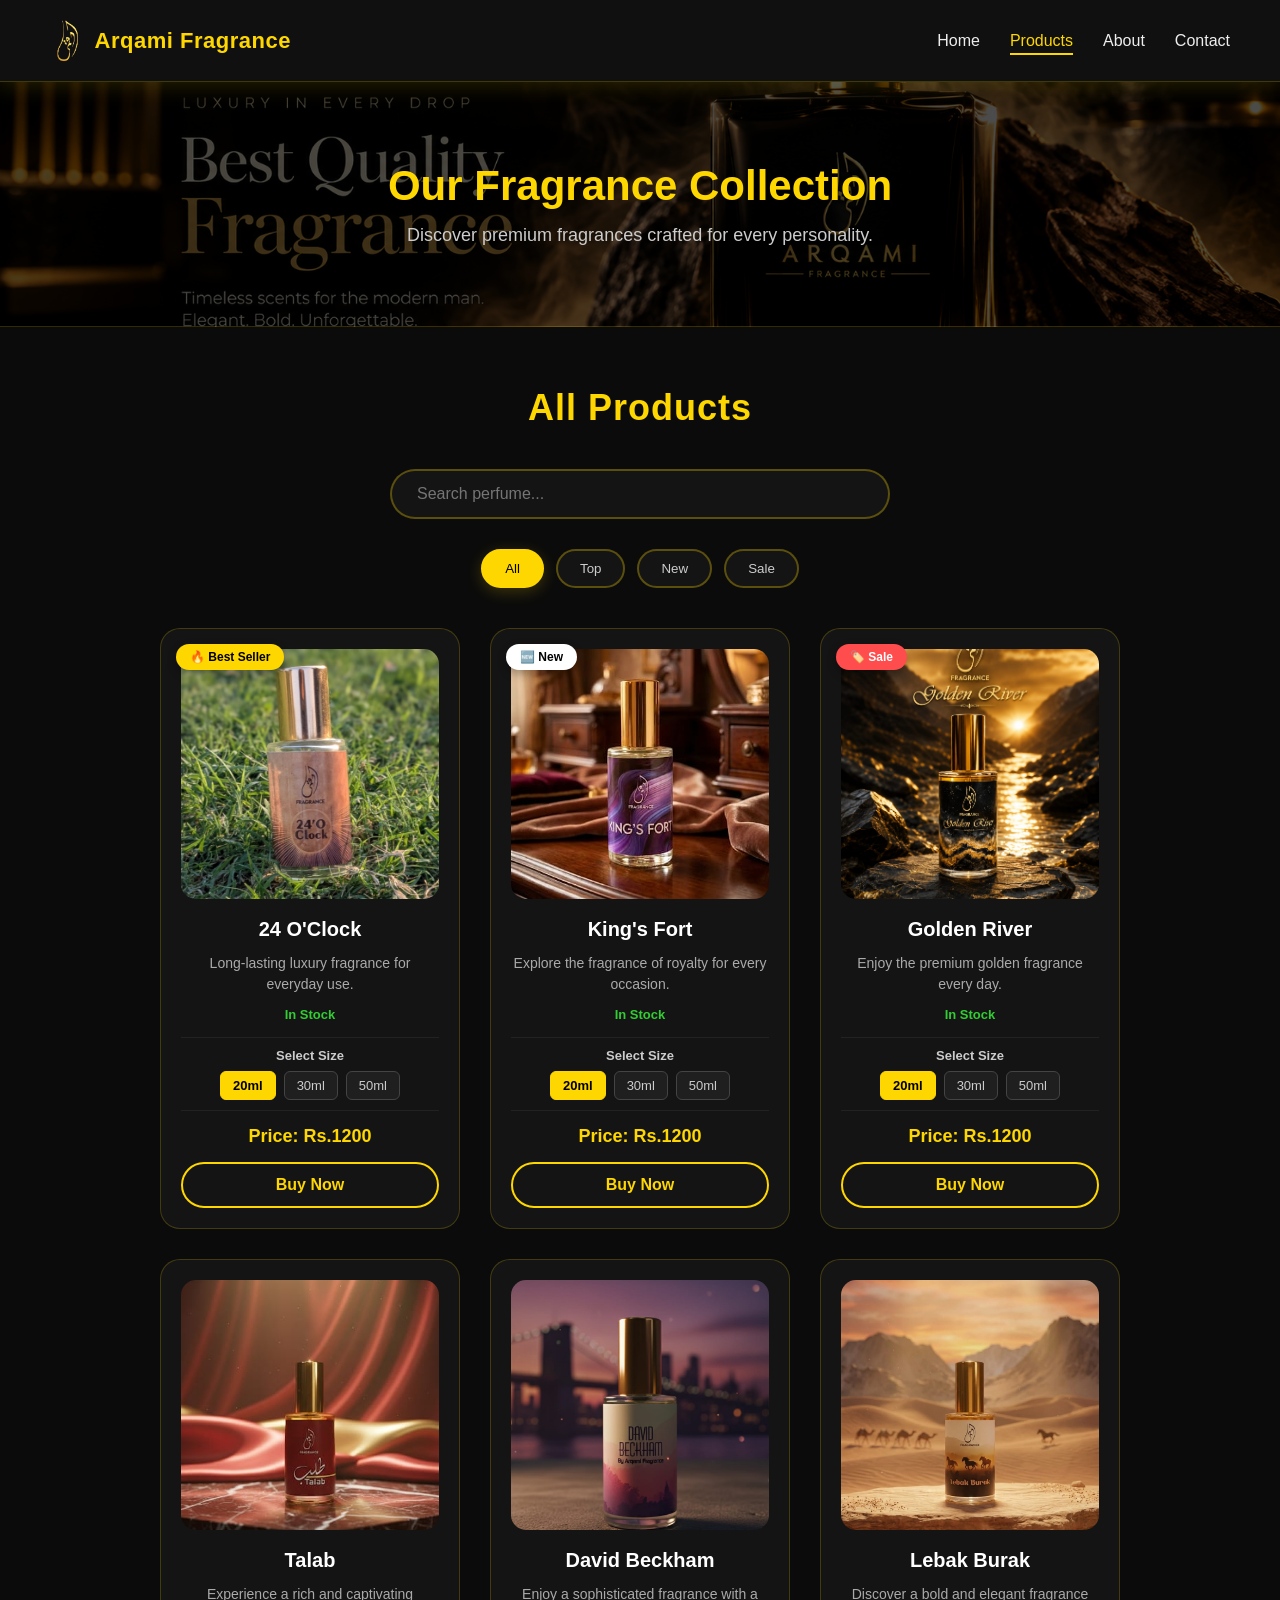
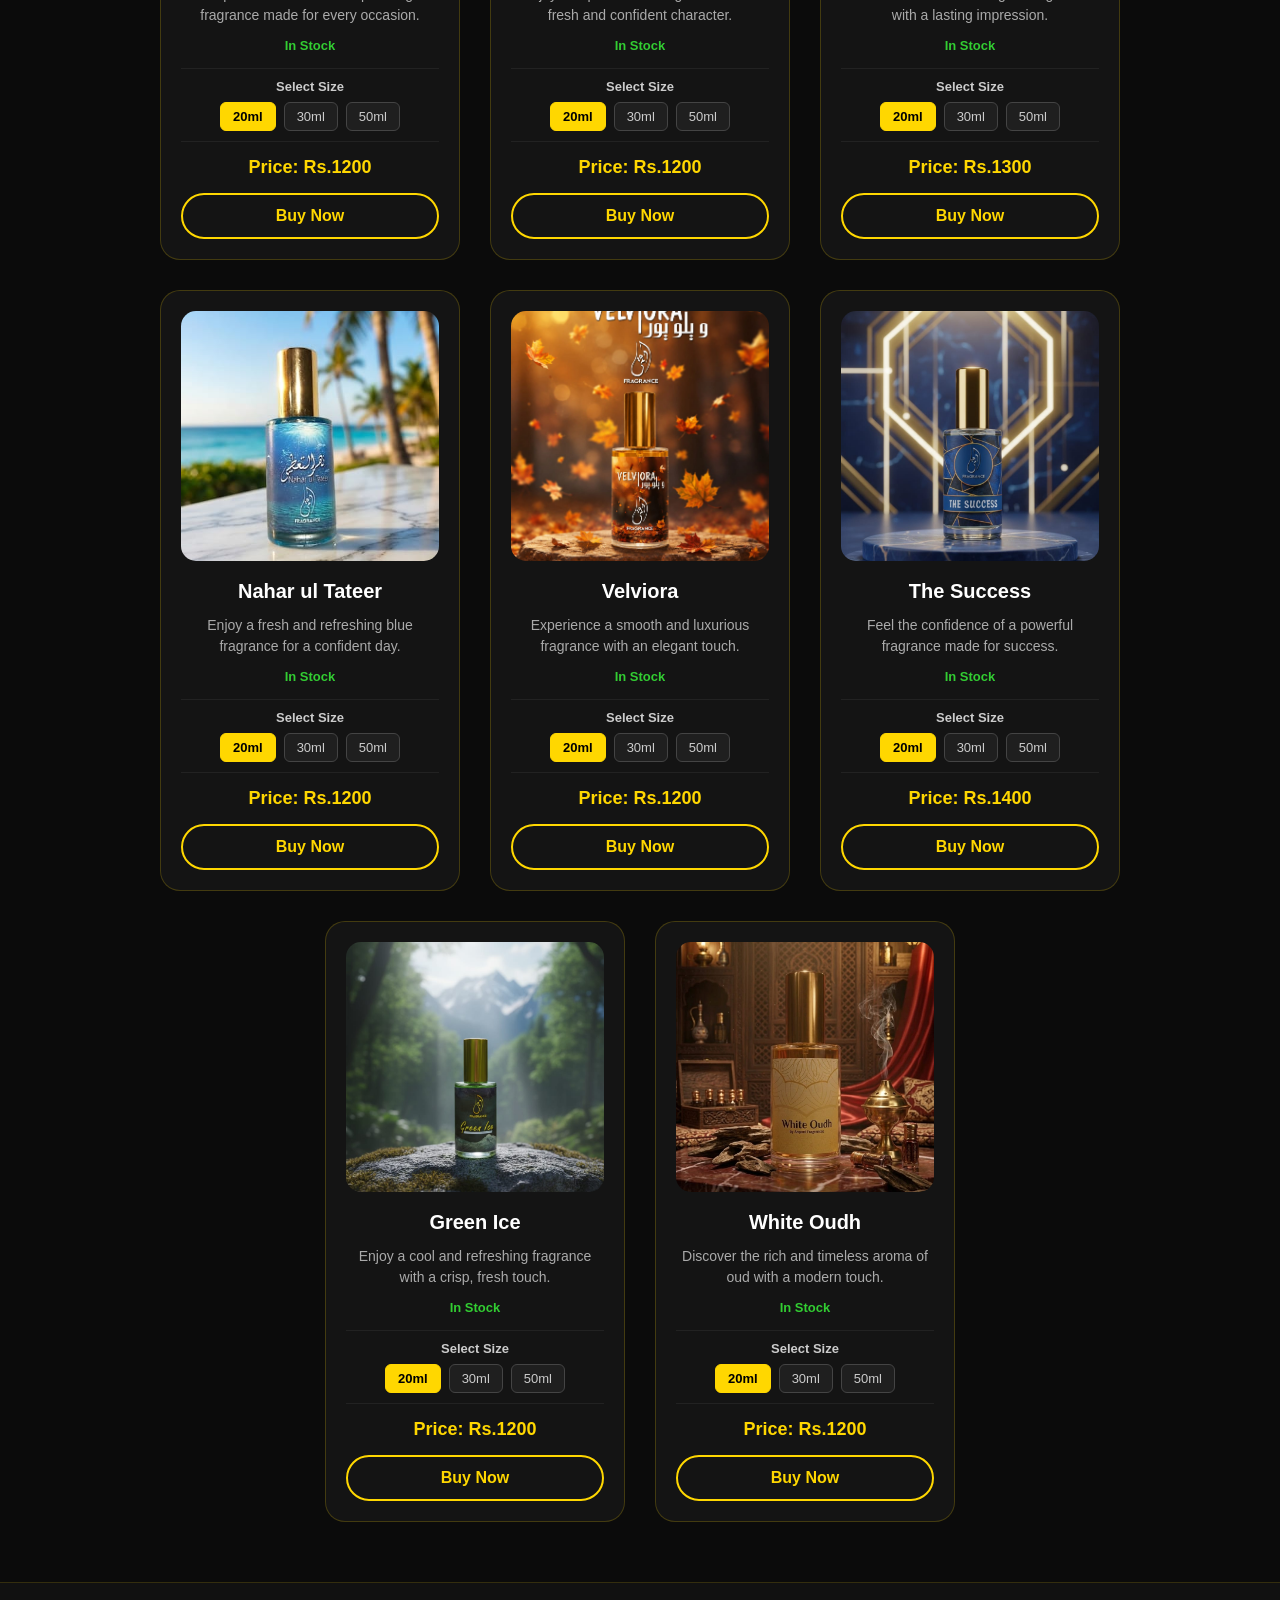
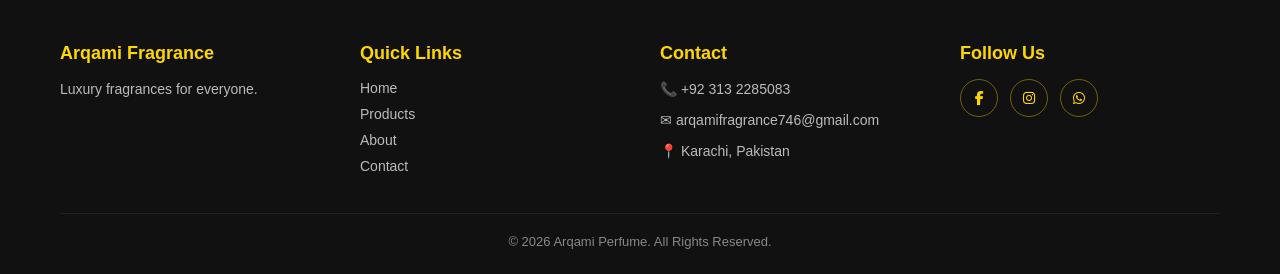
==== product.html @ 4fefc98d "Add files via upload" ====
<!DOCTYPE html>
<html lang="en">
<head>
    <meta charset="UTF-8">
    <meta name="viewport" content="width=device-width, initial-scale=1.0, maximum-scale=1.0, user-scalable=no">
    <title>Arqami Fragrance</title>
    <link rel="stylesheet" href="style.css">
    <link rel="shortcut icon" href="images/logo.png" type="image/x-icon">
    <link
    rel="stylesheet"
    href="https://cdnjs.cloudflare.com/ajax/libs/font-awesome/6.5.2/css/all.min.css"
>

</head>

<body>
    
     <!-- Navbar -->
    <header>

        <nav class="navbar">

            <div class="logo">
                <img src="images/logo.png" alt="Arqami Perfume Logo">
                <h2>Arqami Fragrance</h2>
            </div>

            <ul class="nav-links">

                <li>
                    <a href="index.html" >Home</a>
                </li>

                <li>
                    <a href="product.html"class="active">Products</a>
                </li>

                <li>
                    <a href="about.html">About</a>
                </li>

                <li>
                    <a href="contact.html">Contact</a>
                </li>

            </ul>

            <button class="menu-btn" aria-label="Toggle Navigation">
    <i class="fa-solid fa-bars"></i>
</button>

        </nav>

    </header>

    <!--Page Banner-->

    <section class="page-banner">

        <h1>Our Fragrance Collection</h1>

        <p>Discover premium fragrances crafted for every personality.</p>

    </section>


    <!--Products-->


    <section class="products">

    <h2 class="section-title">
        All Products
    </h2>

    <!--Search Bar-->

    <div class="product-search">

    <input
        type="text"
        id="searchInput"
        placeholder="Search perfume..."
    >
        
    </div>

    <!--Filter Button-->

        <div class="product-filters">

            <button class="filter-btn active" data-filter="all">
             All
            </button>

            <button class="filter-btn" data-filter="best-seller">
             Top
            </button>

            <button class="filter-btn" data-filter="new">
            New
            </button>

            <button class="filter-btn" data-filter="sale">
             Sale
            </button>

    </div>
    

    <!--Products-->

    <div class="product-container">

        <!--Product 1-->

        <div class="product-card">

            <span class="badge best-seller">

             🔥 Best Seller

            </span>

         <img src="images/24 o'clock.jpeg" alt="24 O'Clock">

         <h3>24 O'Clock</h3>

        <p class="description">
        Long-lasting luxury fragrance for everyday use.
        </p>

        <p class="stock">
        In Stock
        </p>

       <div class="sizes">

    <p><strong>Select Size</strong></p>

    <div class="size-buttons">

        <button class="size-btn active" data-price="1200">
            20ml
        </button>

        <button class="size-btn" data-price="1800">
            30ml
        </button>

        <button class="size-btn" data-price="3000">
            50ml
        </button>

    </div>

</div>

<p class="price">

    Price: Rs.<span class="price-value">1200</span>

</p>

        <a href="#" class="product-btn">
        Buy Now
        </a>

    </div>

        <!--Product 2-->

        <div class="product-card">

            <span class="badge new">
             🆕 New
            </span>

            <img src="images/kings fort.jpeg" alt="King's Fort">

            <h3>King's Fort</h3>

            <p class="description">Explore the fragrance of royalty
            for every occasion.</p>

            <p class="stock">
             In Stock
            </p>

            <div class="sizes">

    <p><strong>Select Size</strong></p>

    <div class="size-buttons">

        <button class="size-btn active" data-price="1200">
            20ml
        </button>

        <button class="size-btn" data-price="1800">
            30ml
        </button>

        <button class="size-btn" data-price="3000">
            50ml
        </button>

    </div>

</div>

<p class="price">

    Price: Rs.<span class="price-value">1200</span>

</p>

            <a href="#" class="product-btn">Buy Now</a>

        </div>

        <!--Product 3-->

        <div class="product-card">

            <span class="badge sale">
            🏷️ Sale
            </span>

            <img src="images/golden river.jpeg" alt="Golden River">

            <h3>Golden River</h3>

            <p class="description">Enjoy the premium golden
fragrance every day.</p>

            <p class="stock">
             In Stock
            </p>

            <div class="sizes">

    <p><strong>Select Size</strong></p>

    <div class="size-buttons">

        <button class="size-btn active" data-price="1200">
            20ml
        </button>

        <button class="size-btn" data-price="1800">
            30ml
        </button>

        <button class="size-btn" data-price="3000">
            50ml
        </button>

    </div>

</div>

<p class="price">

    Price: Rs.<span class="price-value">1200</span>

</p>

            <a href="#" class="product-btn">Buy Now</a>

        </div>

        <!--Product 4-->

        <div class="product-card">

            <img src="images/talab.jpeg" alt="Talab">

            <h3>Talab</h3>

            <p class="description">Experience a rich and captivating fragrance made for every occasion.</p>

            <p class="stock">
             In Stock
            </p>

            <div class="sizes">

    <p><strong>Select Size</strong></p>

    <div class="size-buttons">

        <button class="size-btn active" data-price="1200">
            20ml
        </button>

        <button class="size-btn" data-price="1800">
            30ml
        </button>

        <button class="size-btn" data-price="3000">
            50ml
        </button>

    </div>

</div>

<p class="price">

    Price: Rs.<span class="price-value">1200</span>

</p>

            <a href="#" class="product-btn">Buy Now</a>

        </div>

        <!--Product 5-->

        <div class="product-card">

            <img src="images/david beckham.jpeg" alt="David Beckham">

            <h3>David Beckham</h3>

            <p class="description">Enjoy a sophisticated fragrance with a fresh and confident character.</p>

            <p class="stock">
             In Stock
            </p>

            <div class="sizes">

    <p><strong>Select Size</strong></p>

    <div class="size-buttons">

        <button class="size-btn active" data-price="1200">
            20ml
        </button>

        <button class="size-btn" data-price="1800">
            30ml
        </button>

        <button class="size-btn" data-price="3000">
            50ml
        </button>

    </div>

</div>

<p class="price">

    Price: Rs.<span class="price-value">1200</span>

</p>

            <a href="#" class="product-btn">Buy Now</a>

        </div>

        <!--Product 6-->

        <div class="product-card">

            <img src="images/lebok burak.jpeg" alt="Lebak Burak">

            <h3>Lebak Burak</h3>

            <p class="description">Discover a bold and elegant fragrance with a lasting impression.</p>

            <p class="stock">
             In Stock
            </p>

            <div class="sizes">

    <p><strong>Select Size</strong></p>

    <div class="size-buttons">

        <button class="size-btn active" data-price="1300">
            20ml
        </button>

        <button class="size-btn" data-price="1950">
            30ml
        </button>

        <button class="size-btn" data-price="3250">
            50ml
        </button>

    </div>

</div>

<p class="price">

    Price: Rs.<span class="price-value">1300</span>

</p>

            <a href="#" class="product-btn">Buy Now</a>

        </div>

        <!--Product 7-->

        <div class="product-card">

            <img src="images/nahar ul tateer.jpeg" alt="Nahar ul Tateer">

            <h3>Nahar ul Tateer</h3>

            <p class="description">Enjoy a fresh and refreshing blue fragrance for a confident day.</p>

            <p class="stock">
             In Stock
            </p>

           <div class="sizes">

    <p><strong>Select Size</strong></p>

    <div class="size-buttons">

        <button class="size-btn active" data-price="1200">
            20ml
        </button>

        <button class="size-btn" data-price="1800">
            30ml
        </button>

        <button class="size-btn" data-price="3000">
            50ml
        </button>

    </div>

</div>

<p class="price">

    Price: Rs.<span class="price-value">1200</span>

</p>

            <a href="#" class="product-btn">Buy Now</a>

        </div>

        <!--Product 8-->

        <div class="product-card">

            <img src="images/velviora.jpeg" alt="Velviora">

            <h3>Velviora</h3>

            <p class="description">Experience a smooth and luxurious fragrance with an elegant touch.</p>

            <p class="stock">
             In Stock
            </p>

            <div class="sizes">

    <p><strong>Select Size</strong></p>

    <div class="size-buttons">

        <button class="size-btn active" data-price="1200">
            20ml
        </button>

        <button class="size-btn" data-price="1800">
            30ml
        </button>

        <button class="size-btn" data-price="3000">
            50ml
        </button>

    </div>

</div>

<p class="price">

    Price: Rs.<span class="price-value">1200</span>

</p>

            <a href="#" class="product-btn">Buy Now</a>

        </div>

        <!--Product 9-->

        <div class="product-card">

            <img src="images/the success.jpeg" alt="The Success">

            <h3>The Success</h3>

            <p class="description">Feel the confidence of a powerful fragrance made for success.</p>

            <p class="stock">
             In Stock
            </p>
<div class="sizes">

    <p><strong>Select Size</strong></p>

    <div class="size-buttons">

        <button class="size-btn active" data-price="1400">
            20ml
        </button>

        <button class="size-btn" data-price="2100">
            30ml
        </button>

        <button class="size-btn" data-price="3500">
            50ml
        </button>

    </div>

</div>

<p class="price">

    Price: Rs.<span class="price-value">1400</span>

</p>

            <a href="#" class="product-btn">Buy Now</a>

        </div>

        <!--Product 10-->

        <div class="product-card">

            <img src="images/green ice.jpeg" alt="Green Ice">

            <h3>Green Ice</h3>

            <p class="description">Enjoy a cool and refreshing fragrance with a crisp, fresh touch.</p>

            <p class="stock">
             In Stock
            </p>

            <div class="sizes">

    <p><strong>Select Size</strong></p>

    <div class="size-buttons">

        <button class="size-btn active" data-price="1200">
            20ml
        </button>

        <button class="size-btn" data-price="1800">
            30ml
        </button>

        <button class="size-btn" data-price="3000">
            50ml
        </button>

    </div>

</div>

<p class="price">

    Price: Rs.<span class="price-value">1200</span>

</p>

            <a href="#" class="product-btn">Buy Now</a>

        </div>

        
        <!--Product 11-->

        <div class="product-card">

            <img src="images/white oudh.jpeg" alt="White Oudh">

            <h3>White Oudh</h3>

            <p class="description">Discover the rich and timeless aroma of oud with a modern touch.</p>

            <p class="stock">
             In Stock
            </p>

            <div class="sizes">

    <p><strong>Select Size</strong></p>

    <div class="size-buttons">

        <button class="size-btn active" data-price="1400">
            20ml
        </button>

        <button class="size-btn" data-price="2100">
            30ml
        </button>

        <button class="size-btn" data-price="3500">
            50ml
        </button>

    </div>

</div>

<p class="price">

    Price: Rs.<span class="price-value">1200</span>

</p>

            <a href="#" class="product-btn">Buy Now</a>

        </div>

    </div>

    </section>

    <!-- Order Form -->

<div class="order-overlay" id="orderOverlay">

    <div class="order-form">

        <button class="close-order" id="closeOrder">
            &times;
        </button>

        <h2>Place Your Order</h2>

        <p class="selected-product">
            Product:
            <strong id="selectedProduct">---</strong>
        </p>

        <p class="selected-size">
            Size:
            <strong id="selectedSize">---</strong>
        </p>

        <p class="selected-price">
            Price:
            Rs.<strong id="selectedPrice">---</strong>
        </p>


        <form id="orderForm">

            <input
                type="text"
                id="customerName"
                placeholder="Your Name"
                required
            >

            <input
                type="tel"
                id="customerPhone"
                placeholder="Phone Number"
                required
            >

            <input
                type="text"
                id="customerAddress"
                placeholder="Delivery Address"
                required
            >

            <input
                type="number"
                id="quantity"
                placeholder="Quantity"
                min="1"
                value="1"
                required
            >

            <p class="order-total">
                Total: Rs. <span id="orderTotal">0</span>
            </p>

            <button type="submit" class="place-order-btn">
                Place Order
            </button>

        </form>

    </div>

</div>

<!-- Footer -->


  <footer class="footer">


        <div class="footer-container">



            <div class="footer-box brand">


                <h2>
                    Arqami Fragrance
                </h2>


                <p>
                    Luxury fragrances for everyone.
                </p>


            </div>





            <div class="footer-box">


                <h3>
                    Quick Links
                </h3>


                <ul>

                    <li>
                        <a href="index.html">Home</a>
                    </li>


                    <li>
                        <a href="product.html">Products</a>
                    </li>


                    <li>
                        <a href="about.html">About</a>
                    </li>


                    <li>
                        <a href="contact.html">Contact</a>
                    </li>


                </ul>


            </div>





            <div class="footer-box">


                <h3>
                    Contact
                </h3>


               <p>
                    📞 +92 313 2285083
                </p>


                <p>
                    ✉ arqamifragrance746@gmail.com
                </p>



                <p>
                    📍 Karachi, Pakistan
                </p>


            </div>


           <div class="footer-box social-box">

            <h3>Follow Us</h3>

        <div class="social-icons">

        <a href="https://www.facebook.com/share/19AGfkTApr/" aria-label="Facebook">
            <i class="fa-brands fa-facebook-f"></i>
        </a>

        <a href="https://www.instagram.com/arqamifragrance?igsi=b2hlZm5qbWZua25n" aria-label="Instagram">
            <i class="fa-brands fa-instagram"></i>
        </a>

        <a href="https://wa.me/c/923132285083" aria-label="WhatsApp">
            <i class="fa-brands fa-whatsapp"></i>
        </a>

    </div>

</div>



        </div>




        <hr>


        <p class="copyright">

            © 2026 Arqami Perfume. All Rights Reserved.

        </p>


    </footer>
    
<script src="script.js"></script>

</body>

</html>
---- style.css ----
/* =========================
     GLOBAL SETTINGS
========================= */

*{
    margin:0;
    padding:0;
    box-sizing:border-box;
}

html, body {
    width: 100%;
    max-width: 100%;
    overflow-x: hidden !important; /* Horizontal side scrolling band */
    touch-action: pan-y;           /* Sirf upar neeche scroll ki ijazat hogi, pinch zoom block hoga */
    -webkit-text-size-adjust: 100%;
}

html{
    scroll-behavior: smooth;
}

body{
    background-color: #0b0b0b;
    color: #fff;
    font-family: 'Segoe UI', Tahoma, Geneva, Verdana, sans-serif;
    overflow-x: hidden;
}

a{
    text-decoration:none;
}

/* =========================
        NAVBAR
========================= */

.navbar{
    background-color:rgba(17,17,17,0.95);
    backdrop-filter: blur(10px);
    padding:18px 50px;
    display:flex;
    justify-content:space-between;
    align-items:center;
    box-shadow:0 4px 20px rgba(255,215,0,0.15);
    border-bottom: 1px solid rgba(255,215,0,0.2);
}

header{
    position: sticky;
    top: 0;
    z-index:1000;
}

.logo{
    display:flex;
    align-items:center;
    gap:12px;
}

.logo img{
    height: 45px;
    width: auto; /* Natural aspect ratio maintain rahega */
    max-width: 120px; /* Zyada phail na jaye */
    object-fit: contain;
    display: block;
}

.logo h2{
    color:gold;
    font-size: 22px;
    letter-spacing: 0.5px;
}

.nav-links{
    display:flex;
    list-style:none;
    gap:30px;
    align-items: center;
}

.nav-links a{
    color:#eee;
    position: relative;
    font-weight: 500;
    transition:0.3s ease;
}

.nav-links a::after{
    content:"";
    position:absolute;
    width:0;
    height:2px;
    background-color:gold;
    left:0;
    bottom:-6px;
    transition:width 0.3s ease;
}

.nav-links a:hover::after,
.nav-links a.active::after{
    width:100%;
}

.nav-links a.active,
.nav-links a:hover{
    color:gold;
}

.menu-btn{
    display:none;
    background:none;
    border:none;
    color:gold;
    font-size:28px;
    cursor:pointer;
    padding: 5px;
    z-index: 1001;
}

/* =========================
          HERO
========================= */

.hero{
    min-height:80vh;
    padding:60px 80px;
    display:flex;
    justify-content:space-between;
    align-items:center;
    gap:40px;
    background: radial-gradient(circle at 10% 20%, rgba(255, 215, 0, 0.05) 0%, transparent 40%);
}

.hero-text{
    max-width:550px;
}

.hero-text h1{
    font-size:52px;
    color:gold;
    line-height: 1.2;
    margin-bottom: 20px;
    animation: fadeInUp 0.8s ease;
}

.hero-text p{
    font-size:18px;
    color: #ccc;
    line-height: 1.6;
    margin-bottom:30px;
    animation: fadeInUp 1s ease;
}

.btn{
    display:inline-block;
    background-color:gold;
    color:black;
    padding:14px 32px;
    border-radius:30px;
    font-weight: bold;
    border:2px solid gold;
    transition:all 0.3s ease;
    box-shadow: 0 4px 15px rgba(255,215,0,0.3);
}

.btn:hover{
    background-color:transparent;
    color:gold;
    transform:translateY(-3px);
    box-shadow: 0 6px 20px rgba(255,215,0,0.4);
}

.hero-image img{
    width:100%;
    max-width:450px;
    border-radius:25px;
    border: 2px solid rgba(255,215,0,0.3);
    box-shadow: 0 10px 30px rgba(0,0,0,0.8);
    animation: floatImage 4s ease-in-out infinite;
}

@keyframes floatImage {
    0%, 100% { transform: translateY(0); }
    50% { transform: translateY(-10px); }
}

@keyframes fadeInUp {
    from { opacity: 0; transform: translateY(20px); }
    to { opacity: 1; transform: translateY(0); }
}

/* =========================
        PRODUCTS
========================= */

.products{
    padding:60px 40px;
}

.section-title{
    text-align:center;
    color:gold;
    font-size: 36px;
    margin-bottom:40px;
    letter-spacing: 1px;
}

.product-container{
    display:flex;
    justify-content:center;
    gap:30px;
    flex-wrap:wrap;
}

.product-card{
    width:300px;
    text-align:center;
    background-color:#141414;
    border: 1px solid rgba(255,215,0,0.2);
    border-radius:20px;
    padding:20px;
    transition:all 0.4s cubic-bezier(0.165, 0.84, 0.44, 1);
    position: relative;
    overflow: hidden;
}

.product-card:hover{
    transform:translateY(-8px);
    border-color: gold;
    box-shadow:0 10px 30px rgba(255,215,0,0.15);
}

.product-card h3{
    margin-top:15px;
    margin-bottom:10px;
    color: #fff;
    font-size: 20px;
}

.badge{
    position:absolute;
    top:15px;
    left:15px;
    padding:6px 14px;
    border-radius:20px;
    font-size:12px;
    font-weight:bold;
    z-index:2;
    box-shadow: 0 4px 10px rgba(0,0,0,0.3);
}

.best-seller{
    background-color:gold;
    color:black;
}

.new{
    background-color:#fff;
    color:black;
}

.sale{
    background-color:#ff4d4d;
    color:white;
}

.product-card img{
    width:100%;
    height:250px;
    object-fit:cover;
    border-radius:15px;
    transition: transform 0.5s ease;
}

.product-card:hover img{
    transform:scale(1.05);
}

.description{
    color:#aaa;
    font-size: 14px;
    line-height:1.5;
    margin:12px 0;
    min-height: 42px;
}

.stock{
    color:#32CD32;
    font-size: 13px;
    font-weight:600;
    margin-bottom:12px;
}

.sizes{
    margin:15px 0;
    border-top: 1px solid #222;
    border-bottom: 1px solid #222;
    padding: 10px 0;
}

.sizes p {
    font-size: 13px;
    color: #ccc;
    margin-bottom: 8px;
}

.size-buttons{
    display:flex;
    justify-content:center;
    gap:8px;
}

.size-btn{
    background:#1f1f1f;
    color:#ccc;
    border:1px solid #444;
    padding:6px 12px;
    border-radius:6px;
    cursor:pointer;
    font-size: 13px;
    transition:0.3s;
}

.size-btn:hover{
    border-color: gold;
    color: gold;
}

.size-btn.active{
    background:gold;
    color:black;
    border-color: gold;
    font-weight: bold;
}

.price{
    color:gold;
    font-size: 18px;
    font-weight:bold;
    margin: 15px 0;
}

.price-value{
    display:inline-block;
    transition:all 0.3s ease;
}

.price-value.fade{
    opacity:0;
    transform:scale(0.9);
}

.price-value.flash{
    color:#fff;
}

.product-btn{
    display:block;
    width: 100%;
    padding:12px 0;
    background:transparent;
    color:gold;
    border-radius:25px;
    border:2px solid gold;
    font-weight: bold;
    transition:0.3s;
}

.product-btn:hover{
    background-color:gold;
    color:black;
    box-shadow: 0 4px 15px rgba(255,215,0,0.3);
}

/* =========================
       WHY CHOOSE US
========================= */

.choose-us{
    padding:40px 60px 80px;
}

.choose-us-container{
    display:flex;
    justify-content:center;
    gap:30px;
    flex-wrap:wrap;
}

.feature-card{
    background-color:#141414;
    border: 1px solid rgba(255,215,0,0.15);
    padding:35px 25px;
    width:300px;
    text-align:center;
    border-radius:20px;
    transition:0.3s ease;
}

.feature-card h3{
    color: gold;
    margin-bottom:12px;
    font-size: 20px;
}

.feature-card p{
    color: #bbb;
    font-size: 14px;
    line-height:1.6;
}

.feature-card:hover{
    transform:translateY(-8px);
    border-color: gold;
    box-shadow: 0 10px 25px rgba(255,215,0,0.1);
}

/* =========================
      CUSTOMER REVIEWS
========================= */

.testimonials{
    padding: 20px 40px 80px;
}

.testimonial-container{
    display: flex;
    justify-content:center;
    gap:30px;
    flex-wrap:wrap;
}

.testimonial-card{
    background-color:#141414;
    border:1px solid rgba(255,215,0,0.2);
    padding:30px;
    width:280px;
    text-align:center;
    border-radius:20px;
    transition:0.3s;
}

.testimonial-card h3{
    color: gold;
    margin-bottom:10px;
    font-size: 18px;
}

.testimonial-card p{
    color: #ccc;
    margin-bottom:15px;
    font-size: 14px;
    line-height:1.6;
}

.testimonial-card:hover{
    transform: translateY(-8px);
    border-color: gold;
    box-shadow: 0 10px 25px rgba(255,215,0,0.1);
}

/* =========================
         PAGE BANNER
========================= */

.page-banner{
    background: linear-gradient(rgba(0,0,0,0.7), rgba(0,0,0,0.7)), url('images/hero.png') center/cover no-repeat;
    text-align:center;
    padding:80px 20px;
    border-bottom: 1px solid rgba(255,215,0,0.2);
}

.page-banner h1{
    color:gold;
    font-size:42px;
    margin-bottom:15px;
}

.page-banner p{
    color:#ccc;
    font-size:18px;
}

.product-search{
    display:flex;
    justify-content:center;
    margin-bottom:30px;
}

.product-search input{
    width:100%;
    max-width:500px;
    padding:14px 25px;
    border:2px solid rgba(255,215,0,0.3);
    border-radius:30px;
    background-color:#141414;
    color:white;
    outline:none;
    font-size:16px;
    transition:0.3s;
}

.product-search input:focus{
    border-color: gold;
    box-shadow:0 0 15px rgba(255,215,0,0.2);
}

.product-filters{
    display:flex;
    justify-content:center;
    gap:12px;
    margin-bottom:40px;
    flex-wrap:wrap;
}

.filter-btn{
    padding:10px 22px;
    border:2px solid rgba(255,215,0,0.3);
    border-radius:25px;
    background-color:#141414;
    color:#ccc;
    cursor:pointer;
    font-weight: 500;
    transition:0.3s;
}

.filter-btn:hover,
.filter-btn.active{
    background-color:gold;
    color:black;
    border-color: gold;
    box-shadow: 0 4px 15px rgba(255,215,0,0.2);
}

/* =========================
         ABOUT PAGE
========================= */

.about-hero{
    min-height:60vh;
    padding:60px 80px;
    display:flex;
    justify-content:space-between;
    align-items:center;
    gap:50px;
}

.about-hero-text{
    max-width:550px;
}

.about-hero-text h1{
    color:gold;
    font-size:42px;
    margin-bottom:20px;
}

.about-hero-text p{
    font-size:18px;
    color: #ccc;
    line-height:1.7;
}

.about-hero-image img{
    width:100%;
    max-width:400px;
    border-radius:20px;
    border: 2px solid rgba(255,215,0,0.3);
}

.our-story{
    padding:70px 80px;
    display:flex;
    align-items:center;
    justify-content:center;
    gap:60px;
    background-color: #121212;
}

.story-image img{
    width:100%;
    max-width:380px;
    border-radius:20px;
    border: 2px solid rgba(255,215,0,0.2);
}

.story-text{
    max-width:550px;
}

.story-text h2{
    color:gold;
    font-size:35px;
    margin-bottom:20px;
}

.story-text p{
    color:#bbb;
    line-height:1.8;
    margin-bottom:15px;
}

.mission{
    padding:80px 40px;
    text-align:center;
}

.mission h2{
    color:gold;
    font-size:35px;
    margin-bottom:20px;
}

.mission-intro{
    max-width:700px;
    margin:0 auto 50px;
    color:#bbb;
    line-height:1.7;
    font-size: 17px;
}

.mission-container{
    display:flex;
    justify-content:center;
    gap:30px;
    flex-wrap:wrap;
}

.mission-card{
    width:300px;
    padding:35px 25px;
    background-color:#141414;
    border: 1px solid rgba(255,215,0,0.2);
    border-radius:20px;
    transition:0.3s;
}

.mission-card h3{
    color:gold;
    margin-bottom:15px;
    font-size: 20px;
}

.mission-card p{
    color:#bbb;
    line-height:1.6;
    font-size: 14px;
}

.mission-card:hover{
    transform:translateY(-8px);
    border-color: gold;
    box-shadow: 0 10px 25px rgba(255,215,0,0.1);
}

/* =========================
        CONTACT PAGE
========================= */

.contact-hero{
    padding:70px 20px;
    text-align:center;
}

.contact-hero h1{
    color:gold;
    font-size:42px;
    margin-bottom:15px;
}

.contact-hero p{
    color:#ccc;
    font-size:18px;
}

.contact-section{
    padding:50px 60px 80px;
    display:flex;
    justify-content:center;
    gap:60px;
}

.contact-info,
.contact-form{
    flex:1;
    max-width:500px;
    background: #141414;
    padding: 40px;
    border-radius: 20px;
    border: 1px solid rgba(255,215,0,0.2);
}

.contact-info h2,
.contact-form h2{
    color:gold;
    font-size:28px;
    margin-bottom:20px;
}

.contact-info > p{
    color:#bbb;
    line-height:1.6;
    margin-bottom:30px;
}

.contact-item{
    margin-bottom:22px;
}

.contact-item h3{
    color:gold;
    margin-bottom:5px;
    font-size: 16px;
}

.contact-item p{
    color:#ddd;
}

.contact-form form{
    display:flex;
    flex-direction:column;
    gap:18px;
}

.contact-form input,
.contact-form textarea{
    width:100%;
    padding:14px 18px;
    border:1px solid #444;
    border-radius:10px;
    background-color:#1c1c1c;
    color:white;
    outline:none;
    font-size:15px;
    transition:0.3s;
}

.contact-form input:focus,
.contact-form textarea:focus{
    border-color:gold;
    box-shadow:0 0 10px rgba(255,215,0,0.2);
}

.contact-form textarea{
    resize:vertical;
}

.contact-form button{
    padding:14px;
    border:none;
    border-radius:10px;
    background-color:gold;
    color:black;
    font-size:16px;
    font-weight:bold;
    cursor:pointer;
    transition:0.3s;
    box-shadow: 0 4px 15px rgba(255,215,0,0.2);
}

.contact-form button:hover{
    transform:translateY(-2px);
    box-shadow:0 6px 20px rgba(255,215,0,0.35);
}

/* =========================
         ORDER FORM
========================= */

/* =========================
   ORDER OVERLAY (VIEWPORT LOCK)
========================= */

.order-overlay{
    position: fixed !important;
    top: 0 !important;
    left: 0 !important;
    right: 0 !important;
    bottom: 0 !important;
    width: 100vw !important;
    height: 100dvh !important; /* Mobile dynamic viewport */
    background: rgba(0, 0, 0, 0.85);
    backdrop-filter: blur(8px);
    -webkit-backdrop-filter: blur(8px);
    display: flex;
    justify-content: center;
    align-items: center;
    opacity: 0;
    visibility: hidden;
    transition: opacity 0.3s ease, visibility 0.3s ease;
    z-index: 99999 !important; /* Har cheez ke upar rahe */
    padding: 15px;
    box-sizing: border-box;
}

.order-overlay.show{
    opacity: 1;
    visibility: visible;
}

.order-form{
    position: relative;
    width: 100%;
    max-width: 420px;
    max-height: 90dvh; /* Mobile screen se bahar na jaye */
    overflow-y: auto;   /* Chhoti screen par form scroll ho sake */
    background: #141414;
    padding: 30px 25px;
    border: 1px solid gold;
    border-radius: 20px;
    box-shadow: 0 10px 40px rgba(0, 0, 0, 0.9), 0 0 20px rgba(255, 215, 0, 0.2);
    transform: scale(0.9);
    transition: transform 0.3s ease;
    margin: auto;
}

.order-overlay.show .order-form{
    transform: scale(1);
}

.order-form h2{
    color:gold;
    text-align:center;
    margin-bottom:20px;
}

.selected-product,
.selected-size,
.selected-price{
    color:#ccc;
    margin-bottom:8px;
    font-size: 14px;
}

.selected-product strong,
.selected-size strong,
.selected-price strong{
    color:gold;
}

.order-form form{
    display:flex;
    flex-direction:column;
    gap:15px;
    margin-top:20px;
}

.order-form input{
    width:100%;
    padding:13px 16px;
    background:#1c1c1c;
    color:white;
    border:1px solid #444;
    border-radius:10px;
    outline:none;
    font-size: 14px;
    transition: 0.3s;
}

.order-form input:focus{
    border-color:gold;
    box-shadow:0 0 10px rgba(255,215,0,0.2);
}

.order-total {
    font-size: 16px;
    color: #fff;
    margin-top: 5px;
}

.order-total span {
    color: gold;
    font-weight: bold;
}

.place-order-btn{
    padding:14px;
    border:none;
    border-radius:10px;
    background:gold;
    color:black;
    font-weight:bold;
    font-size: 15px;
    cursor:pointer;
    transition:0.3s;
}

.place-order-btn:hover{
    transform:translateY(-2px);
    box-shadow:0 5px 15px rgba(255,215,0,0.3);
}

.close-order{
    position:absolute;
    top:12px;
    right:18px;
    background:none;
    border:none;
    color:#aaa;
    font-size:26px;
    cursor:pointer;
    transition: 0.3s;
}

.close-order:hover{
    color:gold;
}

/* =========================
          FOOTER
========================= */

.footer{
    background-color:#111;
    padding:60px 60px 25px;
    border-top: 1px solid rgba(255,215,0,0.15);
}

.footer-container{
    display:flex;
    justify-content:space-between;
    gap:40px;
    flex-wrap:wrap;
}

.footer-box{
    flex: 1;
    min-width:220px;
}

.footer-box h2,
.footer-box h3{
    color:gold;
    margin-bottom:15px;
    font-size: 18px;
}

.footer-box p{
    color:#bbb;
    margin-bottom:10px;
    font-size: 14px;
    line-height: 1.5;
}

.footer-box ul{
    list-style:none;
}

.footer-box li {
    margin-bottom: 8px;
}

.footer-box a{
    color:#bbb;
    font-size: 14px;
    transition: 0.3s;
}

.footer-box a:hover{
    color:gold;
    padding-left: 5px;
}

.social-icons{
    display:flex;
    gap:12px;
    margin-top: 15px;
}

.social-icons a{
    width:38px;
    height:38px;
    display:flex;
    align-items:center;
    justify-content:center;
    color:gold;
    border:1px solid rgba(255,215,0,0.4);
    border-radius:50%;
    transition:0.3s;
}

.social-icons a:hover{
    background-color:gold;
    color:#111;
    transform:translateY(-3px);
}

.footer hr{
    margin:30px 0 20px;
    border:0;
    border-top:1px solid #222;
}

.copyright{
    text-align:center;
    color:#888;
    font-size: 13px;
}

/* =========================
     MEDIA QUERIES (RESPONSIVE)
========================= */

@media(max-width: 992px) {
    .hero, .about-hero, .our-story {
        padding: 50px 40px;
        flex-direction: column;
        text-align: center;
    }
    
    .hero-text, .about-hero-text, .story-text {
        max-width: 100%;
    }

    .hero-text h1, .about-hero-text h1, .page-banner h1, .contact-hero h1 {
        font-size: 38px;
    }

    .contact-section {
        flex-direction: column;
        align-items: center;
        padding: 40px 20px;
    }
}

@media(max-width: 768px){
    .navbar{
        padding:15px 25px;
    }

    .menu-btn{
        display:block;
    }

    .nav-links{
        display:flex;
        position:fixed;
        top:75px;
        right:-100%;
        width:240px;
        height: calc(100vh - 75px);
        padding:40px 20px;
        flex-direction:column;
        gap:20px;
        background-color:#141414;
        border-left: 1px solid rgba(255,215,0,0.2);
        box-shadow: -10px 0 30px rgba(0,0,0,0.8);
        transition: right 0.4s ease-in-out;
    }

    .nav-links.show{
        right: 0;
    }

    .hero {
        padding: 40px 20px;
        min-height: auto;
    }

    .hero-text h1 {
        font-size: 32px;
    }

    .hero-text p {
        font-size: 16px;
    }

    .products {
        padding: 40px 15px;
    }

    .product-container {
        gap: 20px;
    }

    .product-card {
        width: 100%;
        max-width: 320px;
    }

    .choose-us, .testimonials {
        padding: 30px 15px;
    }

    .footer {
        padding: 40px 20px 20px;
    }

    .footer-container {
        flex-direction: column;
        gap: 30px;
    }
}

@media(max-width: 480px) {
    .hero-text h1 {
        font-size: 28px;
    }
    
    .section-title {
        font-size: 28px;
    }

    .product-card {
        width: 100%;
    }
}
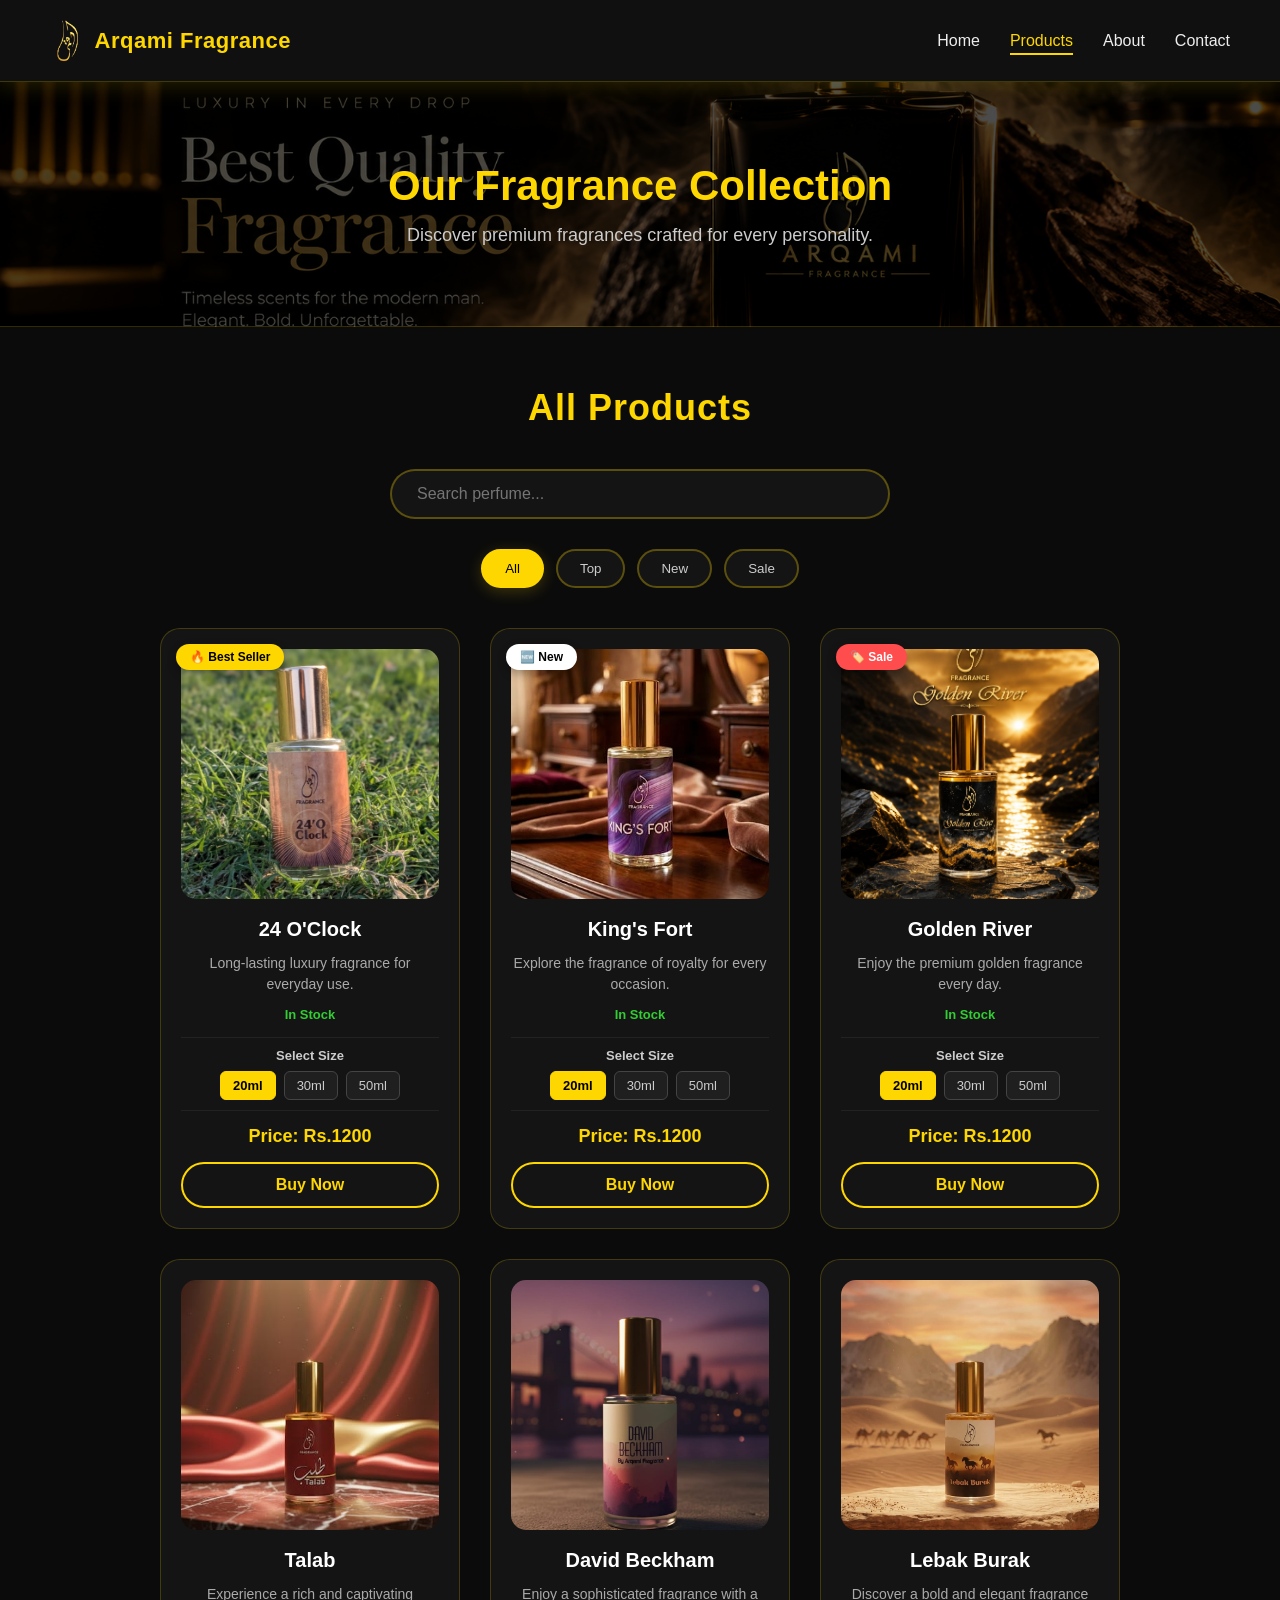
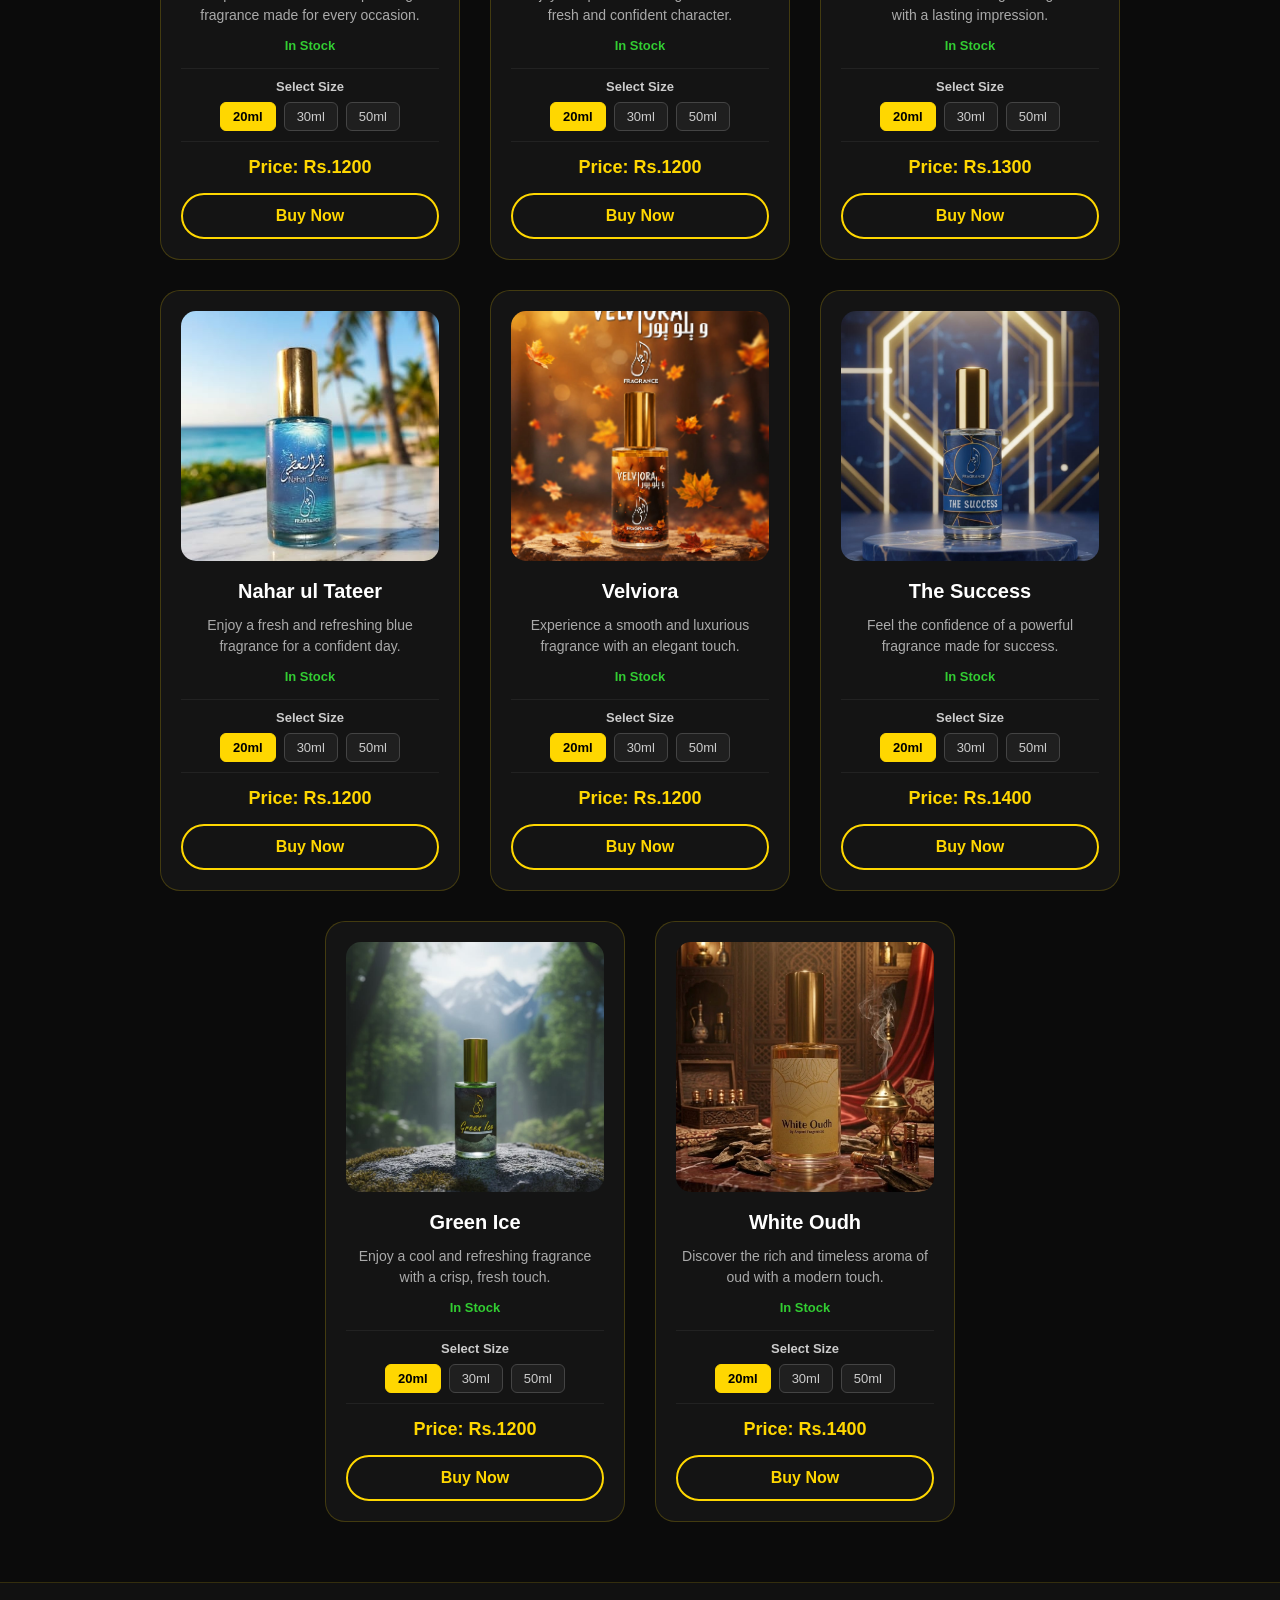
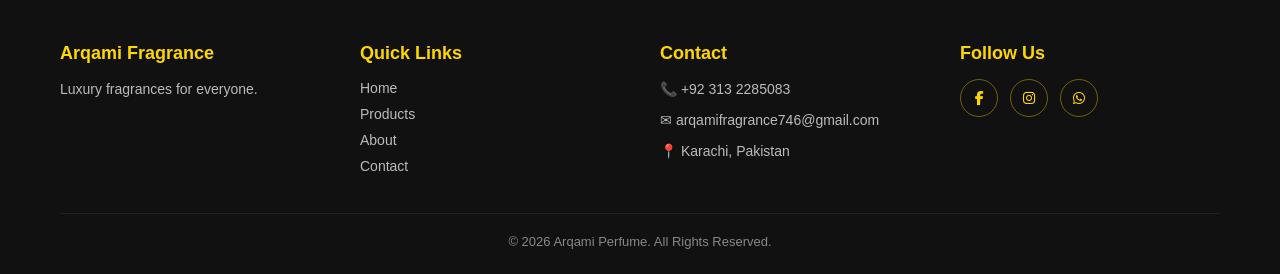
==== commit 3557b68b: "product.html" ====
--- a/product.html
+++ b/product.html
@@ -630,7 +630,7 @@
 
 <p class="price">
 
-    Price: Rs.<span class="price-value">1200</span>
+    Price: Rs.<span class="price-value">1400</span>
 
 </p>
 
@@ -856,4 +856,4 @@
 
 </body>
 
-</html>+</html>
